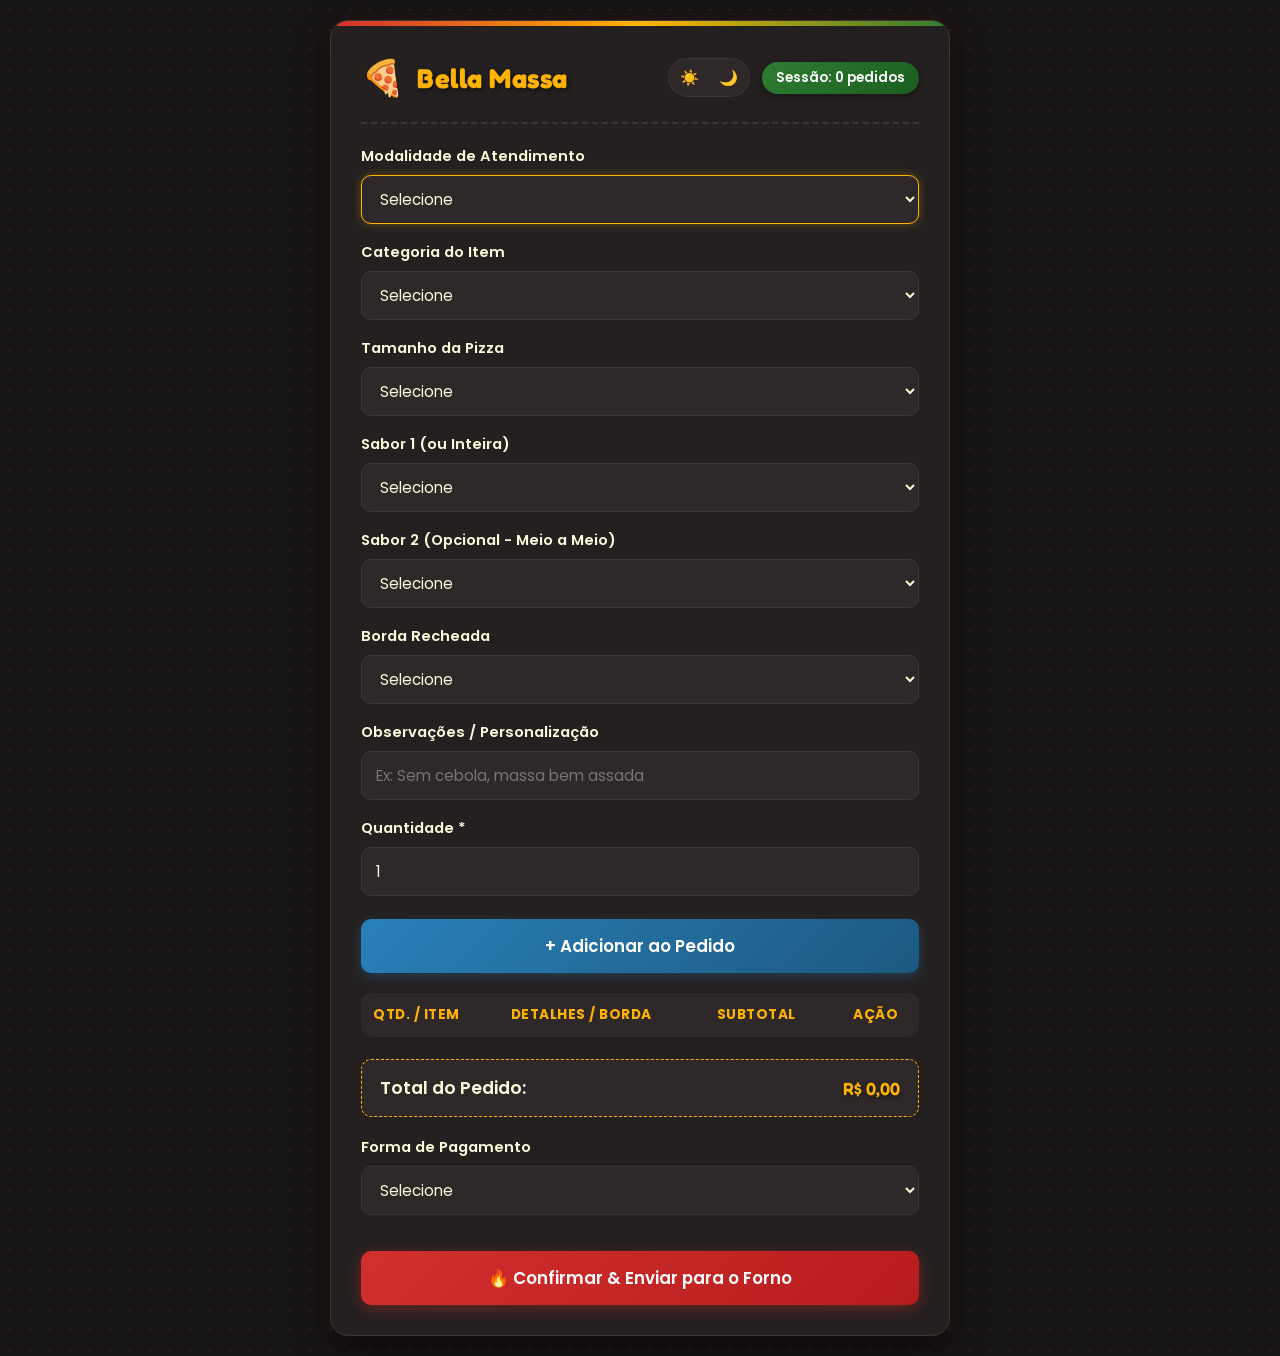
==== modules/01-atendimento/index.html @ 9348df91 "versão 2 Foi feito ajustes no projeto 2 css e js" ====
<!DOCTYPE html>
<html lang="pt-BR">
<head>
  <meta charset="UTF-8">
  <meta name="viewport" content="width=device-width, initial-scale=1.0">
  <title>Bella Massa - Registrar Pedido</title>
  <link rel="stylesheet" href="estilo.css">
</head>
<body>

  <div class="container">
    <header>
      <div class="brand-title">
        <span class="pizza-icon" title="Clique para girar!">🍕</span>
        <h1>Bella Massa</h1>
      </div>
      
      <!-- Controles Superiores Direitos: Tema (Sol/Lua) e Sessão -->
      <div class="header-right">
        <div class="theme-switch">
          <button type="button" id="btnLight" onclick="setTheme('light')" title="Clarear modo" aria-label="Clarear">☀️</button>
          <button type="button" id="btnDark" onclick="setTheme('dark')" title="Escurecer modo" aria-label="Escurecer">🌙</button>
        </div>
        <span class="badge">Sessão: <span id="counter">0</span> pedidos</span>
      </div>
    </header>

    <!-- Modalidade de Atendimento -->
    <div class="form-group">
      <label for="modality">Modalidade de Atendimento</label>
      <select id="modality" onchange="toggleModalityFields()">
        <option value="" disabled selected>Selecione</option>
        <option value="Balcao">🍕 Balcão</option>
        <option value="Salao">🪑 Salão / Mesa</option>
        <option value="Entrega">🛵 Entrega (Delivery)</option>
      </select>
    </div>

    <!-- Campo Condicional da Mesa -->
    <div class="form-group hidden" id="mesaGroup">
      <label for="mesaInput">Número da Mesa *</label>
      <input type="number" id="mesaInput" min="1" step="1" placeholder="Ex: 05">
    </div>

    <!-- Campos de Delivery -->
  <!-- Campos de Delivery -->
    <div id="deliveryGroup" class="hidden">
      <div class="form-group">
        <label for="cepInput">CEP da Entrega</label>
        <div class="cep-container">
          <input type="text" id="cepInput" placeholder="Ex: 07043000" maxlength="8" onblur="buscarCEP(this.value)">
          <button type="button" class="btn-primary btn-cep-buscar" onclick="buscarCEP(document.getElementById('cepInput').value)">Buscar</button>
        </div>
      </div>
      <div class="form-group">
        <label for="addressInput">Endereço de Entrega *</label>
        <div style="display: flex; gap: 10px; align-items: center;">
          <input type="text" id="addressInput" placeholder="Rua, Bairro, Cidade - UF" style="flex: 1;">
          <a id="mapsLink" href="#" target="_blank" style="display: none; background: #2E7D32; color: #FBFADA; padding: 10px 15px; border-radius: 8px; text-decoration: none; font-weight: 600; text-align: center; white-space: nowrap;">Ver no Maps</a>
        </div>
      </div>

      <!-- Novos campos de Número e Complemento -->
      <div style="display: flex; gap: 10px;">
        <div class="form-group" style="flex: 1;">
          <label for="numeroInput">Número *</label>
          <input type="text" id="numeroInput" placeholder="Ex: 123">
        </div>
        <div class="form-group" style="flex: 2;">
          <label for="complementoInput">Complemento</label>
          <input type="text" id="complementoInput" placeholder="Ex: Apto 42, Bloco B">
        </div>
      </div>

      <div class="form-group">
        <label for="deliveryFeeInput">Taxa de Entrega (R$) <small id="distanciaInfo" style="color: var(--cheese-gold); font-weight: normal;"></small></label>
        <input type="number" id="deliveryFeeInput" value="7.00" min="7.00" step="0.50" onchange="renderOrder()">
      </div>
    </div>

    <!-- Categoria do Item -->
    <div class="form-group">
      <label for="category">Categoria do Item</label>
      <select id="category" onchange="handleCategoryChange()">
        <option value="" disabled selected>Selecione</option>
        <option value="pizza">🍕 Pizza</option>
        <option value="bebida">🥤 Bebida</option>
      </select>
    </div>

    <!-- Tamanho da Pizza -->
    <div class="form-group" id="sizeGroup">
      <label for="sizeSelect">Tamanho da Pizza</label>
      <select id="sizeSelect" onchange="updatePizzaFlavorPrices()">
        <option value="" disabled selected>Selecione</option>
        <option value="Broto" data-ratio="0.70">Broto (4 Fatias)</option>
        <option value="Media" data-ratio="0.85">Média (6 Fatias)</option>
        <option value="Grande" data-ratio="1.00">Grande (8 Fatias)</option>
        <option value="Familia" data-ratio="1.20">Família (12 Fatias)</option>
      </select>
    </div>

    <!-- Seleção de Sabores -->
    <div id="pizzaFlavorsGroup">
      <div class="form-group">
        <label for="flavor1Select">Sabor 1 (ou Inteira)</label>
        <select id="flavor1Select"></select>
      </div>

      <div class="form-group">
        <label for="flavor2Select">Sabor 2 (Opcional - Meio a Meio)</label>
        <select id="flavor2Select">
          <option value="Nenhum">Selecione</option>
        </select>
      </div>
    </div>

    <!-- Seleção de Bebidas -->
    <div class="form-group hidden" id="drinkGroup">
      <label for="drinkSelect">Bebida</label>
      <select id="drinkSelect"></select>
    </div>

    <!-- Borda Recheada -->
    <div class="form-group" id="borderGroup">
      <label for="borderSelect" id="borderLabel">Borda Recheada</label>
      <select id="borderSelect"></select>
    </div>

    <!-- Observações -->
    <div class="form-group">
      <label for="obsInput">Observações / Personalização</label>
      <input type="text" id="obsInput" placeholder="Ex: Sem cebola, massa bem assada">
    </div>

    <!-- Quantidade -->
    <div class="form-group">
      <label for="quantityInput">Quantidade *</label>
      <input type="number" id="quantityInput" value="1" min="1" step="1">
    </div>

    <button type="button" class="btn-primary btn-add" onclick="addItem()">+ Adicionar ao Pedido</button>

    <!-- Resumo do Pedido -->
    <table class="order-table">
      <thead>
        <tr>
          <th>Qtd. / Item</th>
          <th>Detalhes / Borda</th>
          <th>Subtotal</th>
          <th style="text-align: center;">Ação</th>
        </tr>
      </thead>
      <tbody id="orderBody">
        <!-- Inserção dinâmica via JS -->
      </tbody>
    </table>

    <div class="total-container">
      <span>Total do Pedido:</span>
      <span class="total-price" id="totalPrice">R$ 0,00</span>
    </div>

    <!-- Forma de Pagamento -->
    <div class="form-group" style="margin-top: 20px;">
      <label for="paymentMethod">Forma de Pagamento</label>
      <select id="paymentMethod" onchange="toggleCashFields()">
        <option value="" disabled selected>Selecione</option>
        <option value="Cartão de Crédito">Cartão de Crédito</option>
        <option value="Cartão de Débito">Cartão de Débito</option>
        <option value="Pix">Pix</option>
        <option value="Dinheiro">Dinheiro</option>
      </select>
    </div>

    <div class="form-group hidden" id="cashGroup">
      <label for="cashAmountInput">Valor Pago pelo Cliente (R$)</label>
      <input type="number" id="cashAmountInput" step="0.50" placeholder="Ex: 100.00" oninput="calculateChange()">
      <div id="changeDisplay" style="margin-top: 5px; font-weight: bold; color: #D32F2F;">Troco: R$ 0,00</div>
    </div>

    <button class="btn-primary" onclick="confirmOrder()">🔥 Confirmar & Enviar para o Forno</button>
  </div>

  <!-- Modal Pedido -->
  <div id="receiptModal" class="modal hidden">
    <div class="modal-content">
      <h2>🎉 Pedido Gerado!</h2>
      <div class="modal-details" id="receiptDetails"></div>
      <button class="btn-primary" onclick="window.print()" style="margin-bottom: 10px; background-color: #555;">🖨️ Imprimir Pedido</button>
      <button class="btn-primary" onclick="closeModal()">Novo Pedido</button>
    </div>
  </div>

  <!-- Widget VLIBRAS -->
  <div vw class="enabled">
    <div vw-access-button class="active"></div>
    <div vw-plugin-wrapper>
      <div class="vw-plugin-top-wrapper"></div>
    </div>
  </div>
  <script src="https://vlibras.gov.br/app/vlibras-plugin.js"></script>
  <script>
    new window.VLibras.Widget('https://vlibras.gov.br/app');
  </script>

  <script src="app.js"></script>
</body>
</html>
---- modules/01-atendimento/estilo.css ----
@import url('https://fonts.googleapis.com/css2?family=Fredoka:wght@500;700&family=Poppins:wght@300;400;600&display=swap');

:root {
  --pizza-red: #D32F2F;
  --pizza-red-dark: #B71C1C;
  --cheese-gold: #FFB300;
  --basil-green: #2E7D32;
  --bg-oven: #181515;
  --card-bg: #242020;
  --card-header: #2E2828;
  --text-light: #FBFADA;
  --text-muted: #A39B98;
  --border-color: #3D3535;
}

* {
  box-sizing: border-box;
  margin: 0;
  padding: 0;
  font-family: 'Poppins', sans-serif;
}

body {
  background-color: var(--bg-oven);
  background-image: radial-gradient(#2c2424 1px, transparent 1px);
  background-size: 20px 20px;
  color: var(--text-light);
  display: flex;
  justify-content: center;
  align-items: center;
  min-height: 100vh;
  padding: 20px;
}

.container {
  width: 100%;
  max-width: 620px;
  background-color: var(--card-bg);
  padding: 30px;
  border-radius: 18px;
  box-shadow: 0 12px 35px rgba(0, 0, 0, 0.6), 0 0 15px rgba(211, 47, 47, 0.15);
  border: 1px solid var(--border-color);
  position: relative;
  overflow: hidden;
}

.container::before {
  content: '';
  position: absolute;
  top: 0; left: 0; right: 0;
  height: 5px;
  background: linear-gradient(90deg, var(--pizza-red), var(--cheese-gold), var(--basil-green));
}

header {
  border-bottom: 2px dashed var(--border-color);
  padding-bottom: 18px;
  margin-bottom: 22px;
  display: flex;
  justify-content: space-between;
  align-items: center;
}

.brand-title {
  display: flex;
  align-items: center;
  gap: 12px;
}

.pizza-icon {
  font-size: 2.2rem;
  display: inline-block;
  animation: floatPizza 3s ease-in-out infinite;
  cursor: pointer;
}

.pizza-icon:hover {
  animation: spinPizza 0.8s ease-in-out;
}

@keyframes floatPizza {
  0%, 100% { transform: translateY(0px) rotate(0deg); }
  50% { transform: translateY(-6px) rotate(8deg); }
}

@keyframes spinPizza {
  0% { transform: rotate(0deg) scale(1); }
  50% { transform: rotate(180deg) scale(1.2); }
  100% { transform: rotate(360deg) scale(1); }
}

header h1 {
  font-family: 'Fredoka', cursive;
  font-size: 1.7rem;
  color: var(--cheese-gold);
  letter-spacing: 0.5px;
  text-shadow: 2px 2px 4px rgba(0,0,0,0.5);
}

/* Controles Superiores Direitos e Tema */
.header-right {
  display: flex;
  align-items: center;
  gap: 12px;
  flex-wrap: wrap;
  justify-content: flex-end;
}

.theme-switch {
  display: flex;
  background: var(--card-header);
  border: 1px solid var(--border-color);
  border-radius: 20px;
  padding: 3px;
  gap: 4px;
}

.theme-switch button {
  background: transparent;
  border: none;
  cursor: pointer;
  font-size: 0.95rem;
  padding: 4px 8px;
  border-radius: 50%;
  transition: transform 0.2s ease, background 0.2s ease;
}

.theme-switch button:hover {
  transform: scale(1.15);
}

/* Modo Claro (Clarear) */
body.light-theme {
  --bg-oven: #f4f4f4;
  --card-bg: #ffffff;
  --card-header: #eaeaea;
  --text-light: #222222;
  --border-color: #cccccc;
}

body.light-theme select, body.light-theme input {
  background-color: #ffffff;
  color: #222222;
}

.badge {
  background: linear-gradient(135deg, var(--basil-green), #1b5e20);
  color: #fff;
  padding: 6px 14px;
  border-radius: 30px;
  font-size: 0.85rem;
  font-weight: 600;
  box-shadow: 0 3px 8px rgba(0,0,0,0.3);
}

.form-group {
  margin-bottom: 18px;
}

label {
  display: block;
  margin-bottom: 8px;
  color: var(--text-light);
  font-size: 0.92rem;
  font-weight: 600;
}

select, input {
  width: 100%;
  padding: 12px 14px;
  border-radius: 10px;
  border: 1px solid var(--border-color);
  background-color: var(--card-header);
  color: var(--text-light);
  font-size: 0.95rem;
  transition: all 0.3s ease;
}

/* Correção da largura do input de CEP e Botão Buscar */
.cep-container {
  display: flex !important;
  gap: 10px !important;
  width: 100% !important;
  align-items: center !important;
}

.cep-container input#cepInput {
  flex: 1 !important;
  width: 100% !important;
  min-width: 0 !important;
}

.cep-container button.btn-cep-buscar,
.cep-container button.btn-primary {
  flex: 0 0 auto !important;
  width: auto !important;
  min-width: 110px !important;
  margin-top: 0 !important;
  padding: 12px 18px !important;
}

select:focus, input:focus {
  outline: none;
  border-color: var(--cheese-gold);
  box-shadow: 0 0 8px rgba(255, 179, 0, 0.3);
}

.hidden {
  display: none !important;
}

.order-table {
  width: 100%;
  border-collapse: collapse;
  margin-top: 20px;
  background-color: rgba(0, 0, 0, 0.15);
  border-radius: 10px;
  overflow: hidden;
}

.order-table th {
  background-color: var(--card-header);
  color: var(--cheese-gold);
  padding: 12px;
  text-align: left;
  font-size: 0.85rem;
  text-transform: uppercase;
  letter-spacing: 0.5px;
}

.order-table td {
  padding: 12px;
  border-bottom: 1px solid var(--border-color);
  font-size: 0.95rem;
}

.order-table tbody tr:last-child td {
  border-bottom: none;
}

.total-container {
  display: flex;
  justify-content: space-between;
  align-items: center;
  margin-top: 22px;
  padding: 15px 18px;
  background-color: var(--card-header);
  border-radius: 10px;
  border: 1px dashed var(--cheese-gold);
}

.total-container span {
  font-size: 1.1rem;
  font-weight: 600;
}

.total-price {
  font-family: 'Fredoka', cursive;
  font-size: 1.6rem;
  color: var(--cheese-gold);
  text-shadow: 0 2px 4px rgba(0,0,0,0.4);
}

.btn-primary {
  width: 100%;
  background: linear-gradient(135deg, var(--pizza-red), var(--pizza-red-dark));
  color: #FFF;
  border: none;
  padding: 14px;
  border-radius: 10px;
  font-size: 1.05rem;
  font-weight: 600;
  cursor: pointer;
  margin-top: 18px;
  box-shadow: 0 4px 15px rgba(211, 47, 47, 0.4);
  transition: all 0.3s ease;
}

.btn-primary:hover {
  transform: translateY(-2px);
  box-shadow: 0 6px 20px rgba(211, 47, 47, 0.6);
}

.btn-add {
  background: linear-gradient(135deg, #2980b9, #1c5980);
  box-shadow: 0 4px 12px rgba(41, 128, 185, 0.3);
  margin-top: 5px;
}

.btn-add:hover {
  box-shadow: 0 6px 15px rgba(41, 128, 185, 0.5);
}

.modal {
  position: fixed;
  top: 0; left: 0; width: 100%; height: 100%;
  background: rgba(0,0,0,0.85);
  backdrop-filter: blur(4px);
  display: flex;
  justify-content: center;
  align-items: center;
  z-index: 1000;
}

.modal-content {
  background-color: var(--card-bg);
  padding: 30px;
  border-radius: 16px;
  max-width: 420px;
  width: 90%;
  border: 2px solid var(--cheese-gold);
  text-align: center;
  box-shadow: 0 10px 30px rgba(0,0,0,0.8);
  animation: popIn 0.3s ease-out;
}

@keyframes popIn {
  from { transform: scale(0.8); opacity: 0; }
  to { transform: scale(1); opacity: 1; }
}

.modal-content h2 {
  font-family: 'Fredoka', cursive;
  color: var(--cheese-gold);
  margin-bottom: 12px;
}

.modal-details {
  text-align: left;
  background-color: var(--card-header);
  padding: 15px;
  border-radius: 8px;
  margin: 15px 0;
  line-height: 1.8;
  font-size: 0.95rem;
}

/* Responsividade Automática para telas menores */
@media (max-width: 540px) {
  header {
    flex-direction: column;
    align-items: flex-start;
    gap: 12px;
  }
  
  .header-right {
    width: 100%;
    justify-content: space-between;
  }
}

/* Regras de Impressão */
@media print {
  body * {
    visibility: hidden;
  }
  #receiptModal, #receiptModal * {
    visibility: visible;
  }
  #receiptModal {
    position: absolute;
    left: 0;
    top: 0;
    width: 100%;
    height: auto;
    margin: 0;
    padding: 0;
    background: white;
    color: black;
  }
  .modal-content {
    box-shadow: none;
    border: none;
    width: 100%;
    max-width: 100%;
    margin: 0;
    padding: 0;
    background: white;
    color: black;
  }
  #receiptModal h2, #receiptModal .modal-details {
    color: black;
  }
  #receiptModal button {
    display: none !important;
  }
}
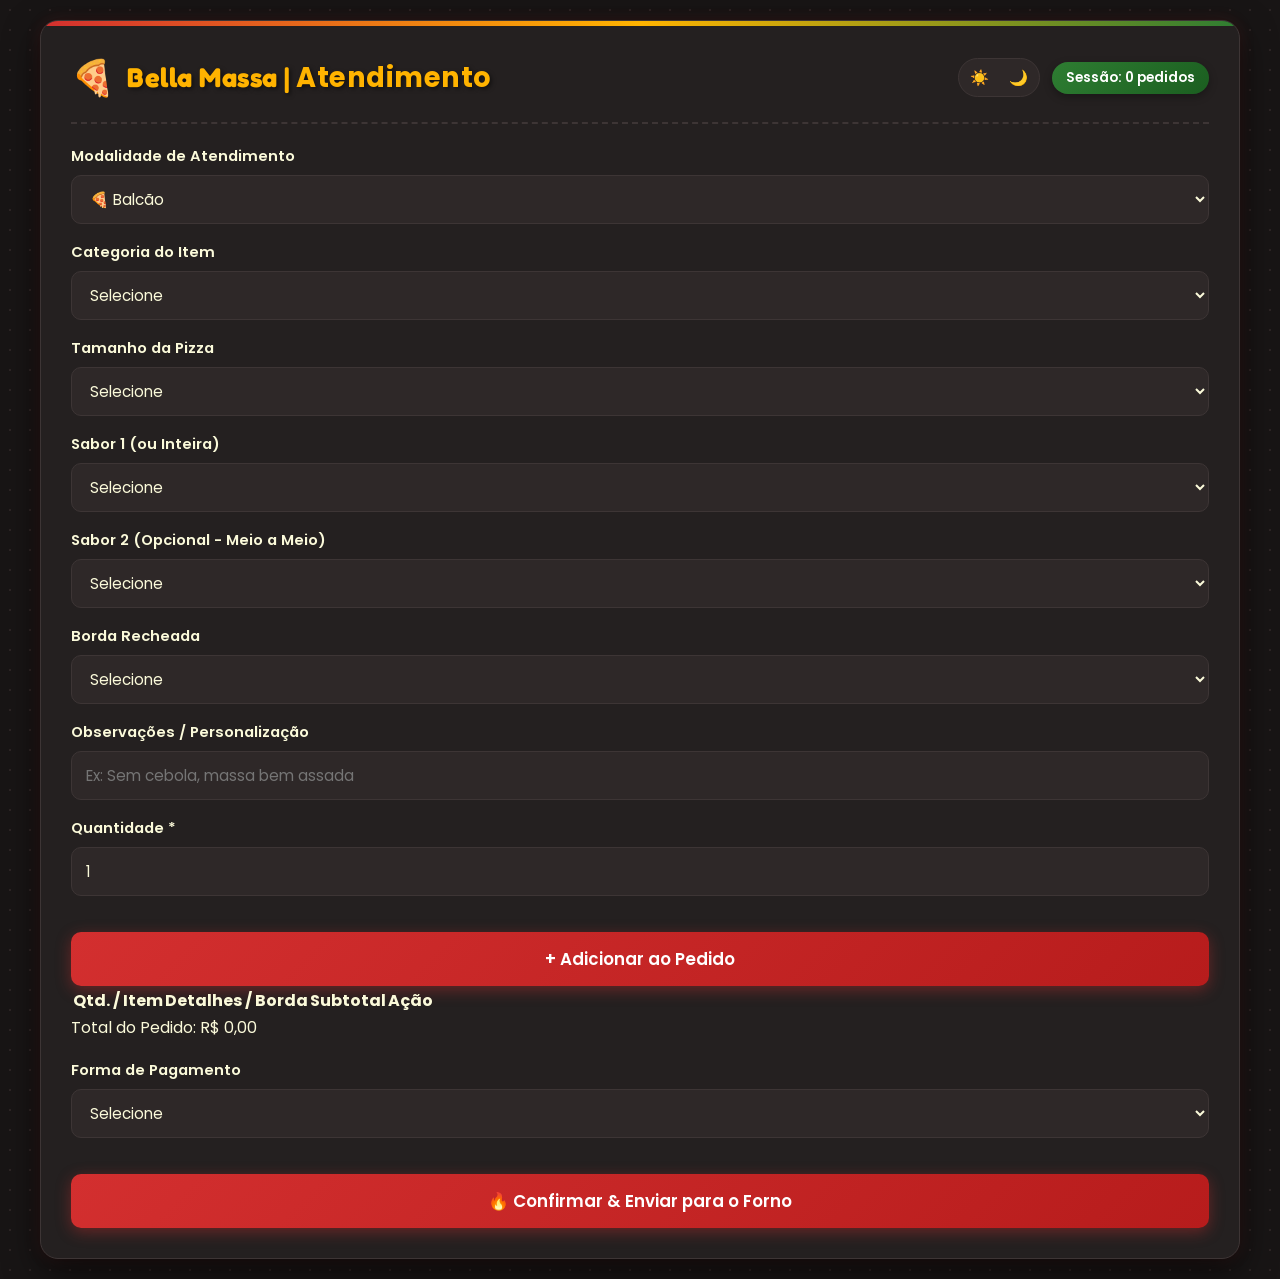
==== commit d4cd6c1b: "Versão 3 Feiuto alterações em todos os módulos os dados estão armazenados no local estorage" ====
--- a/modules/01-atendimento/index.html
+++ b/modules/01-atendimento/index.html
@@ -7,12 +7,12 @@
   <link rel="stylesheet" href="estilo.css">
 </head>
 <body>
-
+  <div class="form-box">
   <div class="container">
     <header>
       <div class="brand-title">
         <span class="pizza-icon" title="Clique para girar!">🍕</span>
-        <h1>Bella Massa</h1>
+        <h1>Bella Massa | <strong>Atendimento</strong></h1>
       </div>
       
       <!-- Controles Superiores Direitos: Tema (Sol/Lua) e Sessão -->
@@ -26,119 +26,117 @@
     </header>
 
     <!-- Modalidade de Atendimento -->
-    <div class="form-group">
-      <label for="modality">Modalidade de Atendimento</label>
-      <select id="modality" onchange="toggleModalityFields()">
-        <option value="" disabled selected>Selecione</option>
-        <option value="Balcao">🍕 Balcão</option>
-        <option value="Salao">🪑 Salão / Mesa</option>
-        <option value="Entrega">🛵 Entrega (Delivery)</option>
-      </select>
-    </div>
-
-    <!-- Campo Condicional da Mesa -->
-    <div class="form-group hidden" id="mesaGroup">
-      <label for="mesaInput">Número da Mesa *</label>
-      <input type="number" id="mesaInput" min="1" step="1" placeholder="Ex: 05">
-    </div>
-
-    <!-- Campos de Delivery -->
-  <!-- Campos de Delivery -->
-    <div id="deliveryGroup" class="hidden">
-      <div class="form-group">
-        <label for="cepInput">CEP da Entrega</label>
-        <div class="cep-container">
-          <input type="text" id="cepInput" placeholder="Ex: 07043000" maxlength="8" onblur="buscarCEP(this.value)">
-          <button type="button" class="btn-primary btn-cep-buscar" onclick="buscarCEP(document.getElementById('cepInput').value)">Buscar</button>
-        </div>
-      </div>
-      <div class="form-group">
-        <label for="addressInput">Endereço de Entrega *</label>
-        <div style="display: flex; gap: 10px; align-items: center;">
-          <input type="text" id="addressInput" placeholder="Rua, Bairro, Cidade - UF" style="flex: 1;">
-          <a id="mapsLink" href="#" target="_blank" style="display: none; background: #2E7D32; color: #FBFADA; padding: 10px 15px; border-radius: 8px; text-decoration: none; font-weight: 600; text-align: center; white-space: nowrap;">Ver no Maps</a>
-        </div>
-      </div>
-
-      <!-- Novos campos de Número e Complemento -->
-      <div style="display: flex; gap: 10px;">
-        <div class="form-group" style="flex: 1;">
-          <label for="numeroInput">Número *</label>
-          <input type="text" id="numeroInput" placeholder="Ex: 123">
-        </div>
-        <div class="form-group" style="flex: 2;">
-          <label for="complementoInput">Complemento</label>
-          <input type="text" id="complementoInput" placeholder="Ex: Apto 42, Bloco B">
-        </div>
-      </div>
-
-      <div class="form-group">
-        <label for="deliveryFeeInput">Taxa de Entrega (R$) <small id="distanciaInfo" style="color: var(--cheese-gold); font-weight: normal;"></small></label>
-        <input type="number" id="deliveryFeeInput" value="7.00" min="7.00" step="0.50" onchange="renderOrder()">
-      </div>
-    </div>
-
-    <!-- Categoria do Item -->
-    <div class="form-group">
-      <label for="category">Categoria do Item</label>
-      <select id="category" onchange="handleCategoryChange()">
-        <option value="" disabled selected>Selecione</option>
-        <option value="pizza">🍕 Pizza</option>
-        <option value="bebida">🥤 Bebida</option>
-      </select>
-    </div>
-
-    <!-- Tamanho da Pizza -->
-    <div class="form-group" id="sizeGroup">
-      <label for="sizeSelect">Tamanho da Pizza</label>
-      <select id="sizeSelect" onchange="updatePizzaFlavorPrices()">
-        <option value="" disabled selected>Selecione</option>
-        <option value="Broto" data-ratio="0.70">Broto (4 Fatias)</option>
-        <option value="Media" data-ratio="0.85">Média (6 Fatias)</option>
-        <option value="Grande" data-ratio="1.00">Grande (8 Fatias)</option>
-        <option value="Familia" data-ratio="1.20">Família (12 Fatias)</option>
-      </select>
-    </div>
-
-    <!-- Seleção de Sabores -->
-    <div id="pizzaFlavorsGroup">
-      <div class="form-group">
-        <label for="flavor1Select">Sabor 1 (ou Inteira)</label>
-        <select id="flavor1Select"></select>
-      </div>
-
-      <div class="form-group">
-        <label for="flavor2Select">Sabor 2 (Opcional - Meio a Meio)</label>
-        <select id="flavor2Select">
-          <option value="Nenhum">Selecione</option>
+      <div class="form-group">
+        <label for="modality">Modalidade de Atendimento</label>
+        <select id="modality" onchange="toggleModalityFields()">
+          <option value="" disabled selected>Selecione</option>
+          <option value="Balcao">🍕 Balcão</option>
+          <option value="Salao">🪑 Salão / Mesa</option>
+          <option value="Entrega">🛵 Entrega (Delivery)</option>
         </select>
       </div>
-    </div>
-
-    <!-- Seleção de Bebidas -->
-    <div class="form-group hidden" id="drinkGroup">
-      <label for="drinkSelect">Bebida</label>
-      <select id="drinkSelect"></select>
-    </div>
-
-    <!-- Borda Recheada -->
-    <div class="form-group" id="borderGroup">
-      <label for="borderSelect" id="borderLabel">Borda Recheada</label>
-      <select id="borderSelect"></select>
-    </div>
-
-    <!-- Observações -->
-    <div class="form-group">
-      <label for="obsInput">Observações / Personalização</label>
-      <input type="text" id="obsInput" placeholder="Ex: Sem cebola, massa bem assada">
-    </div>
-
-    <!-- Quantidade -->
-    <div class="form-group">
-      <label for="quantityInput">Quantidade *</label>
-      <input type="number" id="quantityInput" value="1" min="1" step="1">
-    </div>
-
+
+      <!-- Campo Condicional da Mesa -->
+      <div class="form-group hidden" id="mesaGroup">
+        <label for="mesaInput">Número da Mesa *</label>
+        <input type="number" id="mesaInput" min="1" step="1" placeholder="Ex: 05">
+      </div>
+
+      <!-- Campos de Delivery -->
+      <div id="deliveryGroup" class="hidden">
+        <div class="form-group">
+          <label for="cepInput">CEP da Entrega</label>
+          <div class="cep-container">
+            <input type="text" id="cepInput" placeholder="Ex: 07043000" maxlength="8" onblur="buscarCEP(this.value)">
+            <button type="button" class="btn-primary btn-cep-buscar" onclick="buscarCEP(document.getElementById('cepInput').value)">Buscar</button>
+          </div>
+        </div>
+        <div class="form-group">
+          <label for="addressInput">Endereço de Entrega *</label>
+          <div style="display: flex; gap: 10px; align-items: center;">
+            <input type="text" id="addressInput" placeholder="Rua, Bairro, Cidade - UF" style="flex: 1;">
+            <a id="mapsLink" href="#" target="_blank" style="display: none; background: #2E7D32; color: #FBFADA; padding: 10px 15px; border-radius: 8px; text-decoration: none; font-weight: 600; text-align: center; white-space: nowrap;">Ver no Maps</a>
+          </div>
+        </div>
+
+        <!-- Campos de Número e Complemento -->
+        <div style="display: flex; gap: 10px;">
+          <div class="form-group" style="flex: 1;">
+            <label for="numeroInput">Número *</label>
+            <input type="text" id="numeroInput" placeholder="Ex: 123">
+          </div>
+          <div class="form-group" style="flex: 2;">
+            <label for="complementoInput">Complemento</label>
+            <input type="text" id="complementoInput" placeholder="Ex: Apto 42, Bloco B">
+          </div>
+        </div>
+
+        <div class="form-group">
+          <label for="deliveryFeeInput">Taxa de Entrega (R$) <small id="distanciaInfo" style="color: var(--cheese-gold); font-weight: normal;"></small></label>
+          <input type="number" id="deliveryFeeInput" value="7.00" min="7.00" step="0.50" onchange="renderOrder()">
+        </div>
+      </div>
+
+      <!-- Categoria do Item -->
+      <div class="form-group">
+        <label for="category">Categoria do Item</label>
+        <select id="category" onchange="handleCategoryChange()">
+          <option value="" disabled selected>Selecione</option>
+          <option value="pizza">🍕 Pizza</option>
+          <option value="bebida">🥤 Bebida</option>
+        </select>
+      </div>
+
+      <!-- Tamanho da Pizza -->
+      <div class="form-group" id="sizeGroup">
+        <label for="sizeSelect">Tamanho da Pizza</label>
+        <select id="sizeSelect" onchange="updatePizzaFlavorPrices()">
+          <option value="" disabled selected>Selecione</option>
+          <option value="Broto" data-ratio="0.70">Broto (4 Fatias)</option>
+          <option value="Media" data-ratio="0.85">Média (6 Fatias)</option>
+          <option value="Grande" data-ratio="1.00">Grande (8 Fatias)</option>
+          <option value="Familia" data-ratio="1.20">Família (12 Fatias)</option>
+        </select>
+      </div>
+
+      <!-- Seleção de Sabores -->
+      <div id="pizzaFlavorsGroup">
+        <div class="form-group">
+          <label for="flavor1Select">Sabor 1 (ou Inteira)</label>
+          <select id="flavor1Select"></select>
+        </div>
+
+        <div class="form-group">
+          <label for="flavor2Select">Sabor 2 (Opcional - Meio a Meio)</label>
+          <select id="flavor2Select">
+            <option value="Nenhum">Selecione</option>
+          </select>
+        </div>
+      </div>
+
+      <!-- Seleção de Bebidas -->
+      <div class="form-group hidden" id="drinkGroup">
+        <label for="drinkSelect">Bebida</label>
+        <select id="drinkSelect"></select>
+      </div>
+
+      <!-- Borda Recheada -->
+      <div class="form-group" id="borderGroup">
+        <label for="borderSelect" id="borderLabel">Borda Recheada</label>
+        <select id="borderSelect"></select>
+      </div>
+
+      <!-- Observações -->
+      <div class="form-group">
+        <label for="obsInput">Observações / Personalização</label>
+        <input type="text" id="obsInput" placeholder="Ex: Sem cebola, massa bem assada">
+      </div>
+
+      <!-- Quantidade -->
+      <div class="form-group">
+        <label for="quantityInput">Quantidade *</label>
+        <input type="number" id="quantityInput" value="1" min="1" step="1">
+      </div>
     <button type="button" class="btn-primary btn-add" onclick="addItem()">+ Adicionar ao Pedido</button>
 
     <!-- Resumo do Pedido -->
@@ -191,6 +189,7 @@
       <button class="btn-primary" onclick="closeModal()">Novo Pedido</button>
     </div>
   </div>
+</div>
 
   <!-- Widget VLIBRAS -->
   <div vw class="enabled">
@@ -204,6 +203,8 @@
     new window.VLibras.Widget('https://vlibras.gov.br/app');
   </script>
 
+  <!-- CARREGAMENTO DOS SCRIPTS NA ORDEM CORRETA -->
+  <script src="../../database.js"></script>
   <script src="app.js"></script>
 </body>
 </html>
--- a/modules/01-atendimento/estilo.css
+++ b/modules/01-atendimento/estilo.css
@@ -13,6 +13,16 @@
   --border-color: #3D3535;
 }
 
+/* MODO CLARO (CLAREAR) */
+body.light-theme {
+  --bg-oven: #f4f4f4;
+  --card-bg: #ffffff;
+  --card-header: #eaeaea;
+  --text-light: #222222;
+  --text-muted: #666666;
+  --border-color: #cccccc;
+}
+
 * {
   box-sizing: border-box;
   margin: 0;
@@ -27,14 +37,18 @@
   color: var(--text-light);
   display: flex;
   justify-content: center;
-  align-items: center;
+  align-items: flex-start;
   min-height: 100vh;
   padding: 20px;
-}
-
-.container {
-  width: 100%;
-  max-width: 620px;
+  transition: background-color 0.3s ease, color 0.3s ease;
+}
+
+/* CONTAINER PRINCIPAL (LARGURA FIXA DE 1200PX) */
+.container,
+.page-section.active {
+  width: 100%;
+  max-width: 1200px;
+  margin: 0 auto;
   background-color: var(--card-bg);
   padding: 30px;
   border-radius: 18px;
@@ -42,6 +56,7 @@
   border: 1px solid var(--border-color);
   position: relative;
   overflow: hidden;
+  box-sizing: border-box;
 }
 
 .container::before {
@@ -52,6 +67,13 @@
   background: linear-gradient(90deg, var(--pizza-red), var(--cheese-gold), var(--basil-green));
 }
 
+/* FORMULÁRIOS INTERNOS EXPANDE PARA 100% DA CONTAINER */
+form,
+.form-box {
+  width: 100%;
+  box-sizing: border-box;
+}
+
 header {
   border-bottom: 2px dashed var(--border-color);
   padding-bottom: 18px;
@@ -97,7 +119,6 @@
   text-shadow: 2px 2px 4px rgba(0,0,0,0.5);
 }
 
-/* Controles Superiores Direitos e Tema */
 .header-right {
   display: flex;
   align-items: center;
@@ -129,20 +150,6 @@
   transform: scale(1.15);
 }
 
-/* Modo Claro (Clarear) */
-body.light-theme {
-  --bg-oven: #f4f4f4;
-  --card-bg: #ffffff;
-  --card-header: #eaeaea;
-  --text-light: #222222;
-  --border-color: #cccccc;
-}
-
-body.light-theme select, body.light-theme input {
-  background-color: #ffffff;
-  color: #222222;
-}
-
 .badge {
   background: linear-gradient(135deg, var(--basil-green), #1b5e20);
   color: #fff;
@@ -155,6 +162,7 @@
 
 .form-group {
   margin-bottom: 18px;
+  width: 100%;
 }
 
 label {
@@ -165,7 +173,7 @@
   font-weight: 600;
 }
 
-select, input {
+select, input, textarea {
   width: 100%;
   padding: 12px 14px;
   border-radius: 10px;
@@ -174,91 +182,13 @@
   color: var(--text-light);
   font-size: 0.95rem;
   transition: all 0.3s ease;
-}
-
-/* Correção da largura do input de CEP e Botão Buscar */
-.cep-container {
-  display: flex !important;
-  gap: 10px !important;
-  width: 100% !important;
-  align-items: center !important;
-}
-
-.cep-container input#cepInput {
-  flex: 1 !important;
-  width: 100% !important;
-  min-width: 0 !important;
-}
-
-.cep-container button.btn-cep-buscar,
-.cep-container button.btn-primary {
-  flex: 0 0 auto !important;
-  width: auto !important;
-  min-width: 110px !important;
-  margin-top: 0 !important;
-  padding: 12px 18px !important;
-}
-
-select:focus, input:focus {
+  box-sizing: border-box;
+}
+
+select:focus, input:focus, textarea:focus {
   outline: none;
   border-color: var(--cheese-gold);
   box-shadow: 0 0 8px rgba(255, 179, 0, 0.3);
-}
-
-.hidden {
-  display: none !important;
-}
-
-.order-table {
-  width: 100%;
-  border-collapse: collapse;
-  margin-top: 20px;
-  background-color: rgba(0, 0, 0, 0.15);
-  border-radius: 10px;
-  overflow: hidden;
-}
-
-.order-table th {
-  background-color: var(--card-header);
-  color: var(--cheese-gold);
-  padding: 12px;
-  text-align: left;
-  font-size: 0.85rem;
-  text-transform: uppercase;
-  letter-spacing: 0.5px;
-}
-
-.order-table td {
-  padding: 12px;
-  border-bottom: 1px solid var(--border-color);
-  font-size: 0.95rem;
-}
-
-.order-table tbody tr:last-child td {
-  border-bottom: none;
-}
-
-.total-container {
-  display: flex;
-  justify-content: space-between;
-  align-items: center;
-  margin-top: 22px;
-  padding: 15px 18px;
-  background-color: var(--card-header);
-  border-radius: 10px;
-  border: 1px dashed var(--cheese-gold);
-}
-
-.total-container span {
-  font-size: 1.1rem;
-  font-weight: 600;
-}
-
-.total-price {
-  font-family: 'Fredoka', cursive;
-  font-size: 1.6rem;
-  color: var(--cheese-gold);
-  text-shadow: 0 2px 4px rgba(0,0,0,0.4);
 }
 
 .btn-primary {
@@ -281,107 +211,18 @@
   box-shadow: 0 6px 20px rgba(211, 47, 47, 0.6);
 }
 
-.btn-add {
-  background: linear-gradient(135deg, #2980b9, #1c5980);
-  box-shadow: 0 4px 12px rgba(41, 128, 185, 0.3);
-  margin-top: 5px;
-}
-
-.btn-add:hover {
-  box-shadow: 0 6px 15px rgba(41, 128, 185, 0.5);
-}
-
-.modal {
-  position: fixed;
-  top: 0; left: 0; width: 100%; height: 100%;
-  background: rgba(0,0,0,0.85);
-  backdrop-filter: blur(4px);
-  display: flex;
-  justify-content: center;
-  align-items: center;
-  z-index: 1000;
-}
-
-.modal-content {
-  background-color: var(--card-bg);
-  padding: 30px;
-  border-radius: 16px;
-  max-width: 420px;
-  width: 90%;
-  border: 2px solid var(--cheese-gold);
-  text-align: center;
-  box-shadow: 0 10px 30px rgba(0,0,0,0.8);
-  animation: popIn 0.3s ease-out;
-}
-
-@keyframes popIn {
-  from { transform: scale(0.8); opacity: 0; }
-  to { transform: scale(1); opacity: 1; }
-}
-
-.modal-content h2 {
-  font-family: 'Fredoka', cursive;
-  color: var(--cheese-gold);
-  margin-bottom: 12px;
-}
-
-.modal-details {
-  text-align: left;
-  background-color: var(--card-header);
-  padding: 15px;
-  border-radius: 8px;
-  margin: 15px 0;
-  line-height: 1.8;
-  font-size: 0.95rem;
-}
-
-/* Responsividade Automática para telas menores */
+.hidden {
+  display: none !important;
+}
+
 @media (max-width: 540px) {
   header {
     flex-direction: column;
     align-items: flex-start;
     gap: 12px;
   }
-  
   .header-right {
     width: 100%;
     justify-content: space-between;
   }
-}
-
-/* Regras de Impressão */
-@media print {
-  body * {
-    visibility: hidden;
-  }
-  #receiptModal, #receiptModal * {
-    visibility: visible;
-  }
-  #receiptModal {
-    position: absolute;
-    left: 0;
-    top: 0;
-    width: 100%;
-    height: auto;
-    margin: 0;
-    padding: 0;
-    background: white;
-    color: black;
-  }
-  .modal-content {
-    box-shadow: none;
-    border: none;
-    width: 100%;
-    max-width: 100%;
-    margin: 0;
-    padding: 0;
-    background: white;
-    color: black;
-  }
-  #receiptModal h2, #receiptModal .modal-details {
-    color: black;
-  }
-  #receiptModal button {
-    display: none !important;
-  }
 }
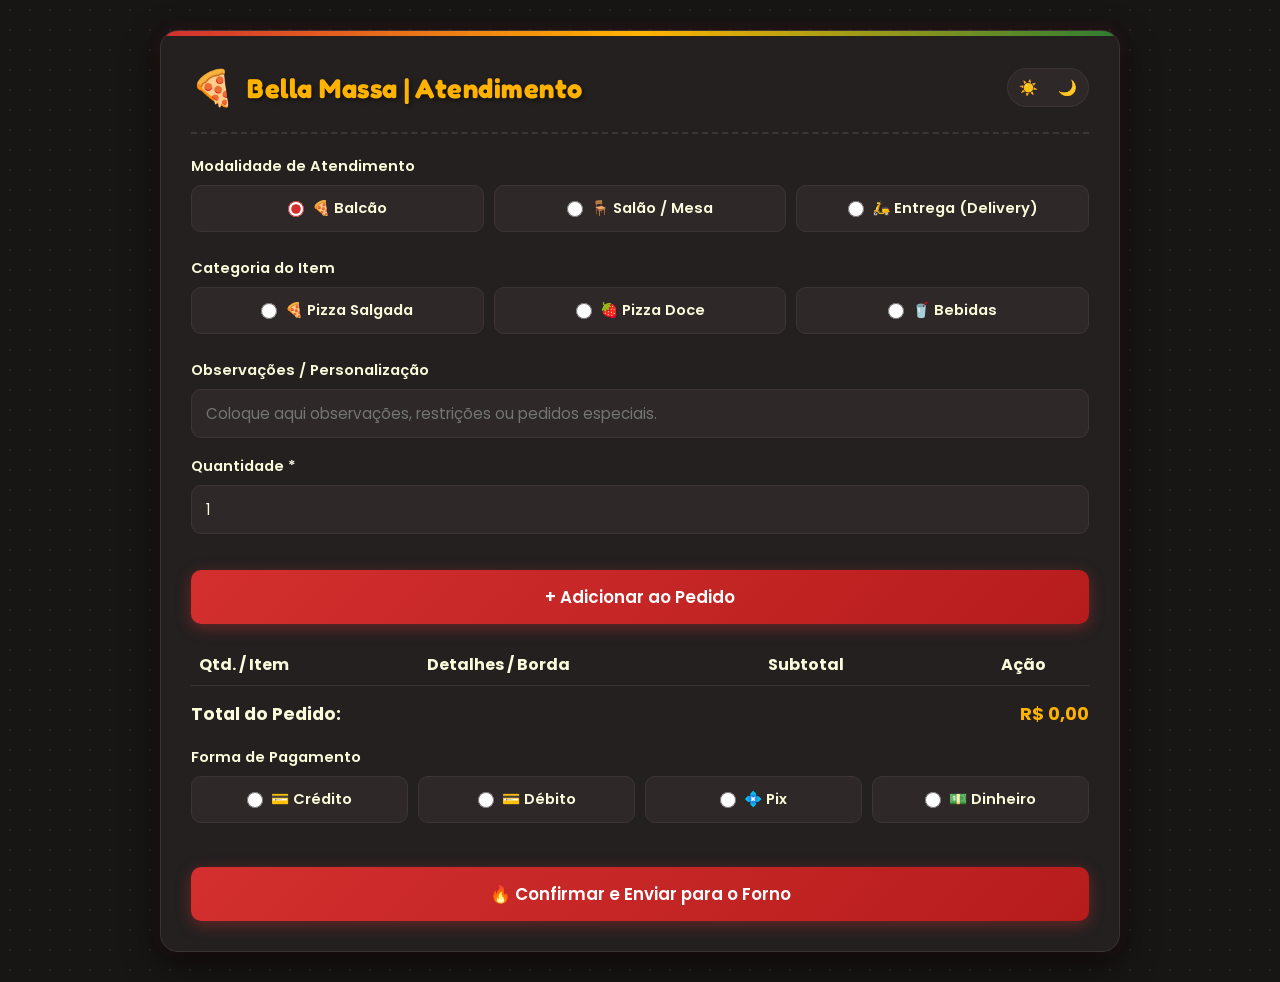
==== commit 123749b0: "versão 10 todas alterações feitas e funcionando" ====
--- a/modules/01-atendimento/index.html
+++ b/modules/01-atendimento/index.html
@@ -1,210 +1,320 @@
 <!DOCTYPE html>
 <html lang="pt-BR">
+
 <head>
   <meta charset="UTF-8">
   <meta name="viewport" content="width=device-width, initial-scale=1.0">
-  <title>Bella Massa - Registrar Pedido</title>
+  <title>Bella Massa - Atendimento</title>
   <link rel="stylesheet" href="estilo.css">
 </head>
+
 <body>
-  <div class="form-box">
-  <div class="container">
-    <header>
-      <div class="brand-title">
-        <span class="pizza-icon" title="Clique para girar!">🍕</span>
-        <h1>Bella Massa | <strong>Atendimento</strong></h1>
+
+
+  <!-- Conteúdo Principal -->
+  <main class="main-content">
+    <div class="form-box no-print">
+      <div class="container">
+        <header>
+          <div class="brand-title">
+            <span class="pizza-icon" title="Clique para girar!">🍕</span>
+            <h1>Bella Massa | Atendimento</h1>
+          </div>
+
+          <!-- Controles de Tema Padronizados (Sol / Lua) -->
+          <div class="header-right">
+            <div class="theme-switch">
+              <button type="button" id="btnLight" onclick="setTheme('light')" title="Clarear modo"
+                aria-label="Clarear">☀️</button>
+              <button type="button" id="btnDark" onclick="setTheme('dark')" title="Escurecer modo"
+                aria-label="Escurecer">🌙</button>
+            </div>
+          </div>
+        </header>
+
+        <!-- Modalidade de Atendimento -->
+        <div class="form-group">
+          <label>Modalidade de Atendimento</label>
+          <div class="option-group" id="modalityGroup">
+            <label class="option-card">
+              <input type="radio" name="modality" value="Balcao" checked onchange="toggleModalityFields()">
+              <span>🍕 Balcão</span>
+            </label>
+            <label class="option-card">
+              <input type="radio" name="modality" value="Salao" onchange="toggleModalityFields()">
+              <span>🪑 Salão / Mesa</span>
+            </label>
+            <label class="option-card">
+              <input type="radio" name="modality" value="Entrega" onchange="toggleModalityFields()">
+              <span>🛵 Entrega (Delivery)</span>
+            </label>
+          </div>
+        </div>
+
+        <!-- Campo Mesa -->
+        <div class="form-group hidden" id="mesaGroup">
+          <label for="mesaInput">Número da Mesa *</label>
+          <input type="number" id="mesaInput" min="1" step="1" placeholder="Ex: 05">
+        </div>
+
+        <!-- Campos Entrega -->
+        <div id="deliveryGroup" class="hidden">
+          <div class="form-group">
+            <label for="cepInput">CEP da Entrega</label>
+            <div class="cep-container">
+              <input type="text" id="cepInput" placeholder="Ex: 07043000" maxlength="8" onblur="buscarCEP(this.value)">
+              <button type="button" class="btn-primary btn-cep-buscar"
+                onclick="buscarCEP(document.getElementById('cepInput').value)">Buscar</button>
+            </div>
+          </div>
+          <div class="form-group">
+            <label for="addressInput">Endereço de Entrega *</label>
+            <div style="display: flex; gap: 10px; align-items: center;">
+              <input type="text" id="addressInput" placeholder="Rua, Bairro, Cidade - UF" style="flex: 1;">
+              <a id="mapsLink" href="#" target="_blank"
+                style="display: none; background: #2E7D32; color: #FBFADA; padding: 10px 15px; border-radius: 8px; text-decoration: none; font-weight: 600; text-align: center; white-space: nowrap;">Ver
+                no Maps</a>
+            </div>
+          </div>
+
+          <div style="display: flex; gap: 10px;">
+            <div class="form-group" style="flex: 1;">
+              <label for="numeroInput">Número *</label>
+              <input type="text" id="numeroInput" placeholder="Ex: 123">
+            </div>
+            <div class="form-group" style="flex: 2;">
+              <label for="complementoInput">Complemento</label>
+              <input type="text" id="complementoInput" placeholder="Ex: Apto 42, Bloco B">
+            </div>
+          </div>
+
+          <div class="form-group">
+            <label for="deliveryFeeInput">Taxa de Entrega (R$) <small id="distanciaInfo"
+                style="color: var(--cheese-gold); font-weight: normal;"></small></label>
+            <input type="number" id="deliveryFeeInput" value="7.00" min="7.00" step="0.50" onchange="renderOrder()">
+          </div>
+        </div>
+
+        <!-- Categoria do Item -->
+        <div class="form-group">
+          <label>Categoria do Item</label>
+          <div class="option-group" id="categoryGroup">
+            <label class="option-card">
+              <input type="radio" name="category" value="pizza_salgada" onchange="handleCategoryChange()">
+              <span>🍕 Pizza Salgada</span>
+            </label>
+            <label class="option-card">
+              <input type="radio" name="category" value="pizza_doce" onchange="handleCategoryChange()">
+              <span>🍓 Pizza Doce</span>
+            </label>
+            <label class="option-card">
+              <input type="radio" name="category" value="bebida" onchange="handleCategoryChange()">
+              <span>🥤 Bebidas</span>
+            </label>
+          </div>
+        </div>
+
+        <!-- Tamanho da Pizza -->
+        <div class="form-group hidden" id="sizeGroupContainer">
+          <label>Tamanho da Pizza</label>
+          <select id="sizeSelect" onchange="updatePizzaFlavorPrices()">
+            <option value="Selecione" disabled selected>Selecione</option>
+            <option value="Broto" data-ratio="0.70">Broto (4 Fatias)</option>
+            <option value="Media" data-ratio="0.85">Média (6 Fatias)</option>
+            <option value="Grande" data-ratio="1.00">Grande (8 Fatias)</option>
+            <option value="Familia" data-ratio="1.20">Família (12 Fatias)</option>
+          </select>
+        </div>
+
+        <!-- Tipo de Montagem -->
+        <div class="form-group hidden" id="pizzaDivisionGroup">
+          <label>Tipo de Montagem / Sabores</label>
+          <div class="option-group">
+            <label class="option-card">
+              <input type="radio" name="pizzaTypeDivision" value="inteira" checked onchange="togglePizzaDivision()">
+              <span>1 Inteira</span>
+            </label>
+            <label class="option-card">
+              <input type="radio" name="pizzaTypeDivision" value="meio_a_meio" onchange="togglePizzaDivision()">
+              <span>2 Meio a Meio</span>
+            </label>
+          </div>
+        </div>
+
+        <div id="pizzaFlavorsGroup" class="hidden">
+          <div class="form-group">
+            <label for="flavor1Select" id="labelFlavor1">Sabor da Pizza</label>
+            <select id="flavor1Select">
+              <option value="" disabled selected>Selecione o sabor</option>
+              <option value="Calabresa">Calabresa</option>
+              <option value="Mussarela">Mussarela</option>
+              <option value="Marguerita">Marguerita</option>
+              <option value="Portuguesa">Portuguesa</option>
+              <option value="Frango com Catupiry">Frango com Catupiry</option>
+              <option value="Quatro Queijos">Quatro Queijos</option>
+              <option value="Bacon">Bacon</option>
+              <option value="Toscana">Toscana</option>
+              <option value="Brócolis com Bacon">Brócolis com Bacon</option>
+              <option value="Lombo Canadense">Lombo Canadense</option>
+              <option value="Baiana">Baiana</option>
+              <option value="Pepperoni">Pepperoni</option>
+            </select>
+          </div>
+
+          <div class="form-group hidden" id="flavor2Container">
+            <label for="flavor2Select">Sabor 2 (Meio a Meio)</label>
+            <select id="flavor2Select">
+              <option value="Nenhum" selected>Selecione o segundo sabor</option>
+              <option value="Calabresa">Calabresa</option>
+              <option value="Mussarela">Mussarela</option>
+              <option value="Marguerita">Marguerita</option>
+              <option value="Portuguesa">Portuguesa</option>
+              <option value="Frango com Catupiry">Frango com Catupiry</option>
+              <option value="Quatro Queijos">Quatro Queijos</option>
+              <option value="Bacon">Bacon</option>
+              <option value="Toscana">Toscana</option>
+              <option value="Brócolis com Bacon">Brócolis com Bacon</option>
+              <option value="Lombo Canadense">Lombo Canadense</option>
+              <option value="Baiana">Baiana</option>
+              <option value="Pepperoni">Pepperoni</option>
+            </select>
+          </div>
+        </div>
+
+        <!-- Bebidas -->
+        <div class="form-group hidden" id="drinkGroup">
+          <label for="drinkSelect">Bebidas</label>
+          <select id="drinkSelect">
+            <option value="" disabled selected>Selecione a bebida</option>
+            <option value="Coca-Cola 2L">Coca-Cola 2L - R$ 14,00</option>
+            <option value="Guaraná Antarctica 2L">Guaraná Antarctica 2L - R$ 12,00</option>
+            <option value="Fanta Laranja 2L">Fanta Laranja 2L - R$ 12,00</option>
+            <option value="Sprite 2L">Sprite 2L - R$ 12,00</option>
+            <option value="Coca-Cola Lata 350ml">Coca-Cola Lata 350ml - R$ 6,00</option>
+            <option value="Guaraná Lata 350ml">Guaraná Lata 350ml - R$ 6,00</option>
+            <option value="Suco Del Valle Uva 1L">Suco Del Valle Uva 1L - R$ 9,00</option>
+            <option value="Água Sem Gás 500ml">Água Sem Gás 500ml - R$ 4,00</option>
+            <option value="Água Com Gás 500ml">Água Com Gás 500ml - R$ 4,50</option>
+          </select>
+        </div>
+
+        <!-- Borda -->
+        <div class="form-group hidden" id="borderGroup">
+          <label for="borderSelect">Borda Recheada</label>
+          <select id="borderSelect">
+            <option value="" disabled selected>Selecione o recheio da borda</option>
+            <option value="Sem recheio">Sem recheio - R$ 00,00</option>
+            <option value="Brigadeiro">Brigadeiro - R$ 20,00</option>
+            <option value="Chocolate">Chocolate - R$ 18,00</option>
+            <option value="Caturipy">Caturipy - R$ 20,00</option>
+            <option value="Cheddar">Cheddar - R$ 14,00</option>
+
+          </select>
+        </div>
+
+        <!-- Observações -->
+        <div class="form-group">
+          <label for="obsInput">Observações / Personalização</label>
+          <input type="text" id="obsInput" placeholder="Coloque aqui observações, restrições ou pedidos especiais.">
+        </div>
+
+        <!-- Quantidade -->
+        <div class="form-group">
+          <label for="quantityInput">Quantidade *</label>
+          <input type="number" id="quantityInput" value="1" min="1" step="1">
+        </div>
+        <button type="button" class="btn-primary btn-add" onclick="addItem()">+ Adicionar ao Pedido</button>
+
+        <!-- Tabela Resumo -->
+        <table class="order-table" style="width: 100%; margin-top: 20px; border-collapse: collapse;">
+          <thead>
+            <tr style="text-align: left; border-bottom: 1px solid var(--border-color);">
+              <th style="padding: 8px;">Qtd. / Item</th>
+              <th style="padding: 8px;">Detalhes / Borda</th>
+              <th style="padding: 8px;">Subtotal</th>
+              <th style="padding: 8px; text-align: center;">Ação</th>
+            </tr>
+          </thead>
+          <tbody id="orderBody"></tbody>
+        </table>
+
+        <div class="total-container"
+          style="display: flex; justify-content: space-between; align-items: center; margin-top: 15px; font-size: 1.1rem; font-weight: bold;">
+          <span>Total do Pedido:</span>
+          <span class="total-price" id="totalPrice" style="color: var(--cheese-gold);">R$ 0,00</span>
+        </div>
+
+        <!-- Forma de Pagamento -->
+        <div class="form-group" style="margin-top: 20px;">
+          <label>Forma de Pagamento</label>
+          <div class="option-group" id="paymentMethodGroup">
+            <label class="option-card">
+              <input type="radio" name="paymentMethod" value="Cartão de Crédito" onchange="toggleCashFields()">
+              <span>💳 Crédito</span>
+            </label>
+            <label class="option-card">
+              <input type="radio" name="paymentMethod" value="Cartão de Débito" onchange="toggleCashFields()">
+              <span>💳 Débito</span>
+            </label>
+            <label class="option-card">
+              <input type="radio" name="paymentMethod" value="Pix" onchange="toggleCashFields()">
+              <span>💠 Pix</span>
+            </label>
+            <label class="option-card">
+              <input type="radio" name="paymentMethod" value="Dinheiro" onchange="toggleCashFields()">
+              <span>💵 Dinheiro</span>
+            </label>
+          </div>
+        </div>
+
+        <div class="form-group hidden" id="cashGroup">
+          <label for="cashAmountInput">Valor Pago pelo Cliente (R$)</label>
+          <input type="number" id="cashAmountInput" step="0.50" placeholder="Ex: 100.00" oninput="calculateChange()">
+          <div id="changeDisplay" style="margin-top: 5px; font-weight: bold; color: #D32F2F;">Troco: R$ 0,00</div>
+        </div>
+
+        <button class="btn-primary" onclick="confirmOrder()">🔥 Confirmar e Enviar para o Forno</button>
       </div>
-      
-      <!-- Controles Superiores Direitos: Tema (Sol/Lua) e Sessão -->
-      <div class="header-right">
-        <div class="theme-switch">
-          <button type="button" id="btnLight" onclick="setTheme('light')" title="Clarear modo" aria-label="Clarear">☀️</button>
-          <button type="button" id="btnDark" onclick="setTheme('dark')" title="Escurecer modo" aria-label="Escurecer">🌙</button>
-        </div>
-        <span class="badge">Sessão: <span id="counter">0</span> pedidos</span>
-      </div>
-    </header>
-
-    <!-- Modalidade de Atendimento -->
-      <div class="form-group">
-        <label for="modality">Modalidade de Atendimento</label>
-        <select id="modality" onchange="toggleModalityFields()">
-          <option value="" disabled selected>Selecione</option>
-          <option value="Balcao">🍕 Balcão</option>
-          <option value="Salao">🪑 Salão / Mesa</option>
-          <option value="Entrega">🛵 Entrega (Delivery)</option>
-        </select>
-      </div>
-
-      <!-- Campo Condicional da Mesa -->
-      <div class="form-group hidden" id="mesaGroup">
-        <label for="mesaInput">Número da Mesa *</label>
-        <input type="number" id="mesaInput" min="1" step="1" placeholder="Ex: 05">
-      </div>
-
-      <!-- Campos de Delivery -->
-      <div id="deliveryGroup" class="hidden">
-        <div class="form-group">
-          <label for="cepInput">CEP da Entrega</label>
-          <div class="cep-container">
-            <input type="text" id="cepInput" placeholder="Ex: 07043000" maxlength="8" onblur="buscarCEP(this.value)">
-            <button type="button" class="btn-primary btn-cep-buscar" onclick="buscarCEP(document.getElementById('cepInput').value)">Buscar</button>
-          </div>
-        </div>
-        <div class="form-group">
-          <label for="addressInput">Endereço de Entrega *</label>
-          <div style="display: flex; gap: 10px; align-items: center;">
-            <input type="text" id="addressInput" placeholder="Rua, Bairro, Cidade - UF" style="flex: 1;">
-            <a id="mapsLink" href="#" target="_blank" style="display: none; background: #2E7D32; color: #FBFADA; padding: 10px 15px; border-radius: 8px; text-decoration: none; font-weight: 600; text-align: center; white-space: nowrap;">Ver no Maps</a>
-          </div>
-        </div>
-
-        <!-- Campos de Número e Complemento -->
-        <div style="display: flex; gap: 10px;">
-          <div class="form-group" style="flex: 1;">
-            <label for="numeroInput">Número *</label>
-            <input type="text" id="numeroInput" placeholder="Ex: 123">
-          </div>
-          <div class="form-group" style="flex: 2;">
-            <label for="complementoInput">Complemento</label>
-            <input type="text" id="complementoInput" placeholder="Ex: Apto 42, Bloco B">
-          </div>
-        </div>
-
-        <div class="form-group">
-          <label for="deliveryFeeInput">Taxa de Entrega (R$) <small id="distanciaInfo" style="color: var(--cheese-gold); font-weight: normal;"></small></label>
-          <input type="number" id="deliveryFeeInput" value="7.00" min="7.00" step="0.50" onchange="renderOrder()">
-        </div>
-      </div>
-
-      <!-- Categoria do Item -->
-      <div class="form-group">
-        <label for="category">Categoria do Item</label>
-        <select id="category" onchange="handleCategoryChange()">
-          <option value="" disabled selected>Selecione</option>
-          <option value="pizza">🍕 Pizza</option>
-          <option value="bebida">🥤 Bebida</option>
-        </select>
-      </div>
-
-      <!-- Tamanho da Pizza -->
-      <div class="form-group" id="sizeGroup">
-        <label for="sizeSelect">Tamanho da Pizza</label>
-        <select id="sizeSelect" onchange="updatePizzaFlavorPrices()">
-          <option value="" disabled selected>Selecione</option>
-          <option value="Broto" data-ratio="0.70">Broto (4 Fatias)</option>
-          <option value="Media" data-ratio="0.85">Média (6 Fatias)</option>
-          <option value="Grande" data-ratio="1.00">Grande (8 Fatias)</option>
-          <option value="Familia" data-ratio="1.20">Família (12 Fatias)</option>
-        </select>
-      </div>
-
-      <!-- Seleção de Sabores -->
-      <div id="pizzaFlavorsGroup">
-        <div class="form-group">
-          <label for="flavor1Select">Sabor 1 (ou Inteira)</label>
-          <select id="flavor1Select"></select>
-        </div>
-
-        <div class="form-group">
-          <label for="flavor2Select">Sabor 2 (Opcional - Meio a Meio)</label>
-          <select id="flavor2Select">
-            <option value="Nenhum">Selecione</option>
-          </select>
-        </div>
-      </div>
-
-      <!-- Seleção de Bebidas -->
-      <div class="form-group hidden" id="drinkGroup">
-        <label for="drinkSelect">Bebida</label>
-        <select id="drinkSelect"></select>
-      </div>
-
-      <!-- Borda Recheada -->
-      <div class="form-group" id="borderGroup">
-        <label for="borderSelect" id="borderLabel">Borda Recheada</label>
-        <select id="borderSelect"></select>
-      </div>
-
-      <!-- Observações -->
-      <div class="form-group">
-        <label for="obsInput">Observações / Personalização</label>
-        <input type="text" id="obsInput" placeholder="Ex: Sem cebola, massa bem assada">
-      </div>
-
-      <!-- Quantidade -->
-      <div class="form-group">
-        <label for="quantityInput">Quantidade *</label>
-        <input type="number" id="quantityInput" value="1" min="1" step="1">
-      </div>
-    <button type="button" class="btn-primary btn-add" onclick="addItem()">+ Adicionar ao Pedido</button>
-
-    <!-- Resumo do Pedido -->
-    <table class="order-table">
-      <thead>
-        <tr>
-          <th>Qtd. / Item</th>
-          <th>Detalhes / Borda</th>
-          <th>Subtotal</th>
-          <th style="text-align: center;">Ação</th>
-        </tr>
-      </thead>
-      <tbody id="orderBody">
-        <!-- Inserção dinâmica via JS -->
-      </tbody>
-    </table>
-
-    <div class="total-container">
-      <span>Total do Pedido:</span>
-      <span class="total-price" id="totalPrice">R$ 0,00</span>
     </div>
-
-    <!-- Forma de Pagamento -->
-    <div class="form-group" style="margin-top: 20px;">
-      <label for="paymentMethod">Forma de Pagamento</label>
-      <select id="paymentMethod" onchange="toggleCashFields()">
-        <option value="" disabled selected>Selecione</option>
-        <option value="Cartão de Crédito">Cartão de Crédito</option>
-        <option value="Cartão de Débito">Cartão de Débito</option>
-        <option value="Pix">Pix</option>
-        <option value="Dinheiro">Dinheiro</option>
-      </select>
-    </div>
-
-    <div class="form-group hidden" id="cashGroup">
-      <label for="cashAmountInput">Valor Pago pelo Cliente (R$)</label>
-      <input type="number" id="cashAmountInput" step="0.50" placeholder="Ex: 100.00" oninput="calculateChange()">
-      <div id="changeDisplay" style="margin-top: 5px; font-weight: bold; color: #D32F2F;">Troco: R$ 0,00</div>
-    </div>
-
-    <button class="btn-primary" onclick="confirmOrder()">🔥 Confirmar & Enviar para o Forno</button>
-  </div>
-
-  <!-- Modal Pedido -->
-  <div id="receiptModal" class="modal hidden">
+  </main>
+
+  <!-- Modal de Erro Obrigatório -->
+  <div id="validationModal" class="modal hidden" style="text-align: center;">
     <div class="modal-content">
-      <h2>🎉 Pedido Gerado!</h2>
-      <div class="modal-details" id="receiptDetails"></div>
-      <button class="btn-primary" onclick="window.print()" style="margin-bottom: 10px; background-color: #555;">🖨️ Imprimir Pedido</button>
-      <button class="btn-primary" onclick="closeModal()">Novo Pedido</button>
+      <h2 style="color: var(--pizza-red); margin-bottom: 10px;">⚠️ Atenção</h2>
+      <p id="validationModalMessage" style="font-size: 1.1rem; margin-bottom: 20px;">Selecione uma forma de pagamento!
+      </p>
+      <button class="btn-primary" onclick="closeValidationModal()">OK</button>
     </div>
   </div>
-</div>
-
-  <!-- Widget VLIBRAS -->
-  <div vw class="enabled">
+
+  <!-- Modal de Recibo -->
+  <div id="receiptModal" class="modal hidden">
+    <div class="modal-content" id="printArea">
+      <h2 style="margin-bottom: 15px;">🎉 Pedido Gerado!</h2>
+      <div class="modal-details" id="receiptDetails" style="line-height: 1.6;"></div>
+      <div class="no-print" style="margin-top: 20px;">
+        <button class="btn-primary" onclick="imprimirPedidoPDF()"
+          style="margin-bottom: 10px; background-color: #555;">🖨️ Imprimir / Salvar PDF</button>
+        <button class="btn-primary" onclick="closeModal()">Novo Pedido</button>
+      </div>
+    </div>
+  </div>
+
+  <!-- VLibras -->
+  <div vw class="enabled no-print">
     <div vw-access-button class="active"></div>
     <div vw-plugin-wrapper>
       <div class="vw-plugin-top-wrapper"></div>
     </div>
   </div>
-  <script src="https://vlibras.gov.br/app/vlibras-plugin.js"></script>
-  <script>
+  <script src="https://vlibras.gov.br/app/vlibras-plugin.js" class="no-print"></script>
+  <script class="no-print">
     new window.VLibras.Widget('https://vlibras.gov.br/app');
   </script>
 
-  <!-- CARREGAMENTO DOS SCRIPTS NA ORDEM CORRETA -->
   <script src="../../database.js"></script>
   <script src="app.js"></script>
 </body>
+
 </html>
--- a/modules/01-atendimento/estilo.css
+++ b/modules/01-atendimento/estilo.css
@@ -13,7 +13,6 @@
   --border-color: #3D3535;
 }
 
-/* MODO CLARO (CLAREAR) */
 body.light-theme {
   --bg-oven: #f4f4f4;
   --card-bg: #ffffff;
@@ -30,25 +29,44 @@
   font-family: 'Poppins', sans-serif;
 }
 
+html, body {
+  width: 100%;
+  min-height: 100vh;
+  margin: 0;
+  padding: 0; 
+  box-sizing: border-box;
+  overflow-x: hidden;
+}
+
 body {
   background-color: var(--bg-oven);
   background-image: radial-gradient(#2c2424 1px, transparent 1px);
   background-size: 20px 20px;
   color: var(--text-light);
   display: flex;
-  justify-content: center;
+  transition: background-color 0.3s ease, color 0.3s ease;
+}
+
+.main-content {
+  flex: 1;
+  display: flex;
+  width: 100%;
+  justify-content: center; /* Centraliza o conteúdo horizontalmente */
   align-items: flex-start;
+  padding: 30px 15px; /* Espaço para não encostar nas bordas */
+  box-sizing: border-box;
   min-height: 100vh;
-  padding: 20px;
-  transition: background-color 0.3s ease, color 0.3s ease;
-}
-
-/* CONTAINER PRINCIPAL (LARGURA FIXA DE 1200PX) */
-.container,
-.page-section.active {
-  width: 100%;
-  max-width: 1200px;
+}
+
+.form-box { /* Ponto adicionado aqui para aplicar a classe corretamente */
+  width: 100%;
+  max-width: 960px; /* Mantém a largura elegante do formulário */
   margin: 0 auto;
+  box-sizing: border-box;
+}
+
+.container {
+  width: 100%;
   background-color: var(--card-bg);
   padding: 30px;
   border-radius: 18px;
@@ -67,13 +85,6 @@
   background: linear-gradient(90deg, var(--pizza-red), var(--cheese-gold), var(--basil-green));
 }
 
-/* FORMULÁRIOS INTERNOS EXPANDE PARA 100% DA CONTAINER */
-form,
-.form-box {
-  width: 100%;
-  box-sizing: border-box;
-}
-
 header {
   border-bottom: 2px dashed var(--border-color);
   padding-bottom: 18px;
@@ -89,26 +100,16 @@
   gap: 12px;
 }
 
+
+body.light-theme .brand-title h1 {
+    color: #0f172a;
+}
+
 .pizza-icon {
   font-size: 2.2rem;
   display: inline-block;
   animation: floatPizza 3s ease-in-out infinite;
   cursor: pointer;
-}
-
-.pizza-icon:hover {
-  animation: spinPizza 0.8s ease-in-out;
-}
-
-@keyframes floatPizza {
-  0%, 100% { transform: translateY(0px) rotate(0deg); }
-  50% { transform: translateY(-6px) rotate(8deg); }
-}
-
-@keyframes spinPizza {
-  0% { transform: rotate(0deg) scale(1); }
-  50% { transform: rotate(180deg) scale(1.2); }
-  100% { transform: rotate(360deg) scale(1); }
 }
 
 header h1 {
@@ -119,6 +120,14 @@
   text-shadow: 2px 2px 4px rgba(0,0,0,0.5);
 }
 
+header h1 {
+  font-family: 'Fredoka', cursive;
+  font-size: 1.7rem;
+  color: var(--cheese-gold);
+  letter-spacing: 0.5px;
+  text-shadow: 2px 2px 4px rgba(0,0,0,0.5);
+}
+
 .header-right {
   display: flex;
   align-items: center;
@@ -144,10 +153,6 @@
   padding: 4px 8px;
   border-radius: 50%;
   transition: transform 0.2s ease, background 0.2s ease;
-}
-
-.theme-switch button:hover {
-  transform: scale(1.15);
 }
 
 .badge {
@@ -191,6 +196,52 @@
   box-shadow: 0 0 8px rgba(255, 179, 0, 0.3);
 }
 
+.option-group {
+  display: flex;
+  gap: 10px;
+  flex-wrap: wrap;
+}
+
+.option-card {
+  flex: 1;
+  min-width: 110px;
+  background-color: var(--card-header);
+  border: 1px solid var(--border-color);
+  border-radius: 10px;
+  padding: 12px;
+  text-align: center;
+  cursor: pointer;
+  font-weight: 600;
+  display: flex;
+  align-items: center;
+  justify-content: center;
+  gap: 8px;
+  transition: all 0.2s ease;
+  user-select: none;
+}
+
+.option-card input[type="radio"] {
+  accent-color: var(--pizza-red);
+  width: 16px;
+  height: 16px;
+  margin: 0;
+  cursor: pointer;
+}
+
+.option-card:hover {
+  border-color: var(--cheese-gold);
+}
+
+@keyframes blinkBorder {
+  0% { border-color: var(--pizza-red); box-shadow: 0 0 10px var(--pizza-red); }
+  50% { border-color: var(--cheese-gold); box-shadow: 0 0 20px var(--cheese-gold); }
+  100% { border-color: var(--pizza-red); box-shadow: 0 0 10px var(--pizza-red); }
+}
+
+.piscando {
+  animation: blinkBorder 0.6s infinite ease-in-out;
+}
+
 .btn-primary {
   width: 100%;
   background: linear-gradient(135deg, var(--pizza-red), var(--pizza-red-dark));
@@ -215,14 +266,58 @@
   display: none !important;
 }
 
-@media (max-width: 540px) {
-  header {
-    flex-direction: column;
-    align-items: flex-start;
-    gap: 12px;
+.modal {
+  position: fixed;
+  top: 50%;
+  left: 50%;
+  transform: translate(-50%, -50%);
+  width: 380px;
+  max-width: 90%;
+  z-index: 1000;
+  background-color: var(--card-bg);
+  border: 2px solid var(--pizza-red);
+  border-radius: 14px;
+  padding: 25px;
+  box-shadow: 0 15px 40px rgba(0, 0, 0, 0.8);
+}
+
+#receiptModal {
+  top: 20px;
+  right: 20px;
+  left: auto;
+  transform: none;
+  width: 340px;
+  max-height: calc(100vh - 40px);
+  overflow-y: auto;
+  border: 1px solid var(--border-color);
+}
+
+/* Regras de Impressão (Exibe apenas o recibo) */
+@media print {
+  body * {
+    visibility: hidden !important;
   }
-  .header-right {
-    width: 100%;
-    justify-content: space-between;
+  #receiptModal,
+  #receiptModal *,
+  #printArea,
+  #printArea * {
+    visibility: visible !important;
+  }
+  #receiptModal {
+    position: absolute !important;
+    left: 0 !important;
+    top: 0 !important;
+    width: 100% !important;
+    max-height: none !important;
+    background: #ffffff !important;
+    color: #000000 !important;
+    border: none !important;
+    box-shadow: none !important;
+    padding: 10px !important;
+    margin: 0 !important;
+    transform: none !important;
+  }
+  .no-print {
+    display: none !important;
   }
 }
